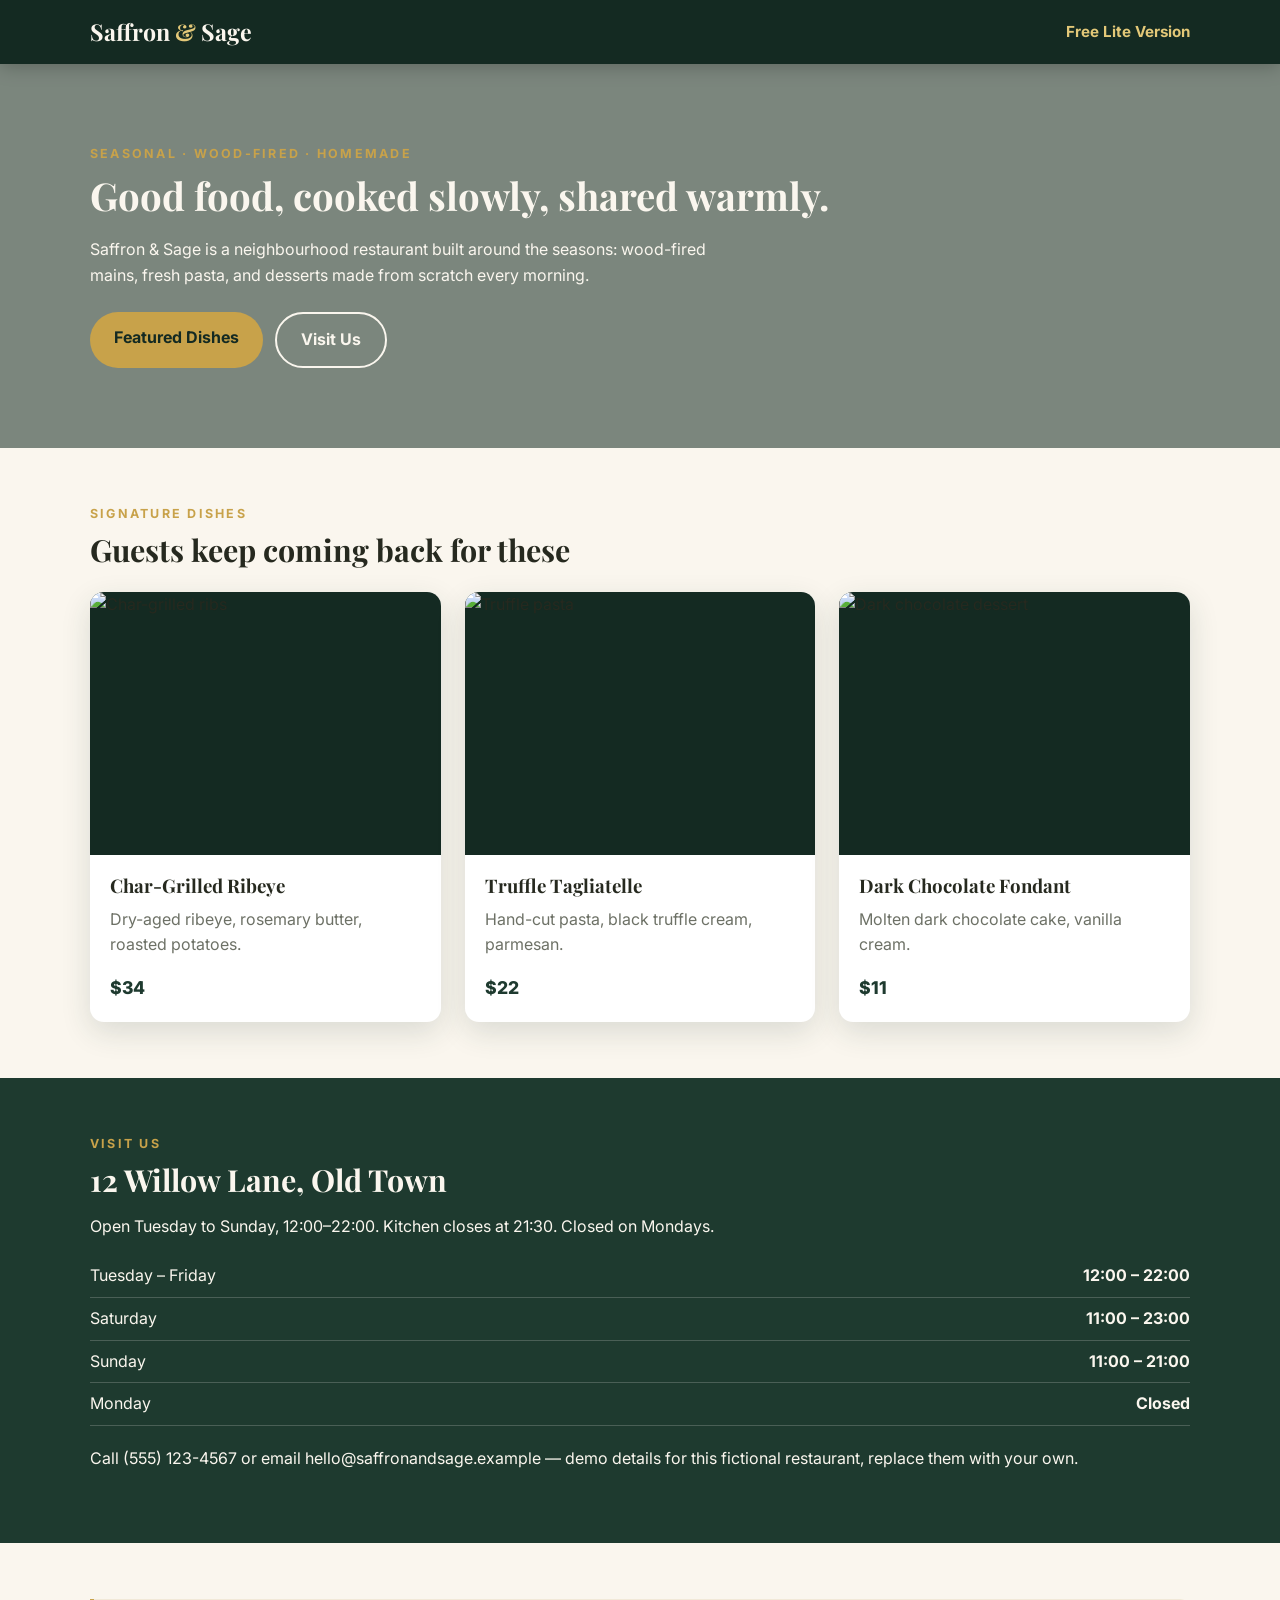
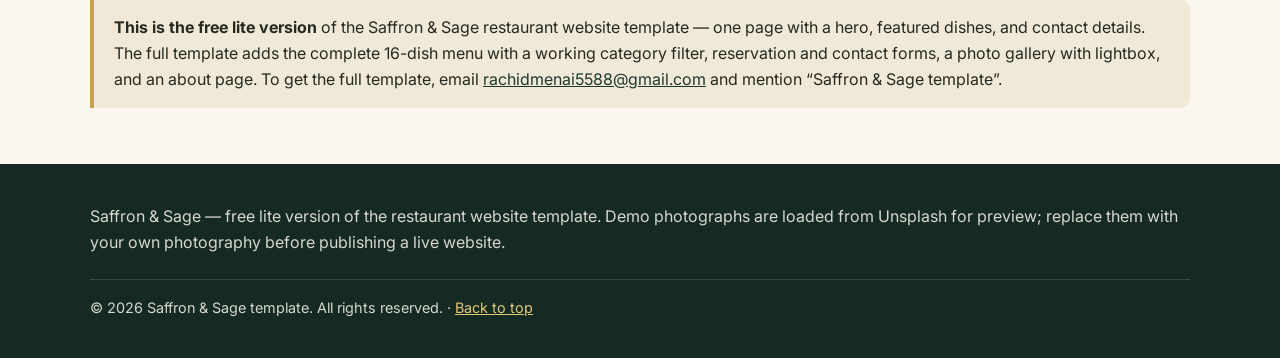
==== lite/index.html @ 313fb59b "Add files via upload" ====
<!doctype html>
<html lang="en">
<head>
  <meta charset="utf-8">
  <meta name="viewport" content="width=device-width, initial-scale=1">
  <title>Saffron &amp; Sage — Free Lite Version</title>
  <meta name="description" content="Free one-page lite version of the Saffron & Sage restaurant website template: hero, featured dishes, and contact details.">
  <link rel="preconnect" href="https://fonts.googleapis.com">
  <link rel="preconnect" href="https://fonts.gstatic.com" crossorigin>
  <link href="https://fonts.googleapis.com/css2?family=Inter:wght@400;600;700;800&family=Playfair+Display:wght@600;700&display=swap" rel="stylesheet">
  <style>
    :root {
      --forest: #1e3a2f; --forest-dark: #142a22; --charcoal: #232620;
      --gold: #c8a24a; --gold-light: #e3c878; --cream: #faf6ee;
      --cream-dark: #f1e9d8; --ink: #26291f; --muted: #6d7166;
      --line: #e5ddc9; --white: #ffffff; --radius: 14px;
      --shadow: 0 10px 30px rgba(30, 58, 47, 0.14);
      --font-head: "Playfair Display", Georgia, "Times New Roman", serif;
      --font-body: "Inter", system-ui, -apple-system, "Segoe UI", Roboto, Arial, sans-serif;
    }
    * { box-sizing: border-box; }
    body { margin: 0; font-family: var(--font-body); color: var(--ink); background: var(--cream); line-height: 1.6; }
    img { max-width: 100%; }
    a { color: var(--forest); }
    h1, h2, h3 { font-family: var(--font-head); line-height: 1.2; margin: 0 0 0.5em; }
    h1 { font-size: 2.4rem; }
    h2 { font-size: 1.9rem; }
    p { margin: 0 0 1em; }
    .container { width: 100%; max-width: 1140px; margin: 0 auto; padding: 0 1.25rem; }
    .section { padding: 3.5rem 0; }
    .eyebrow { text-transform: uppercase; letter-spacing: 0.18em; color: var(--gold); font-size: 0.78rem; font-weight: 700; margin-bottom: 0.5rem; }
    .muted { color: var(--muted); }
    .center { text-align: center; }
    .site-header { position: sticky; top: 0; z-index: 50; background: var(--forest-dark); color: var(--cream); box-shadow: 0 2px 18px rgba(0, 0, 0, 0.25); }
    .header-inner { display: flex; align-items: center; justify-content: space-between; gap: 1rem; min-height: 64px; }
    .logo { font-family: var(--font-head); font-size: 1.45rem; font-weight: 700; color: var(--cream); text-decoration: none; white-space: nowrap; }
    .logo span { color: var(--gold-light); }
    .nav-note { color: var(--gold-light); font-weight: 700; font-size: 0.95rem; }
    .hero { background-size: cover; background-position: center; color: var(--cream); padding: 5rem 0; position: relative; }
    .hero::before { content: ""; position: absolute; inset: 0; background: rgba(20, 42, 34, 0.55); }
    .hero .container { position: relative; }
    .hero h1 { color: var(--cream); }
    .hero p { max-width: 640px; }
    .btn { display: inline-block; padding: 0.8rem 1.5rem; border-radius: 999px; font-weight: 700; text-decoration: none; }
    .btn-gold { background: var(--gold); color: var(--forest-dark); }
    .btn-outline { border: 2px solid var(--cream); color: var(--cream); }
    .btn-dark { background: var(--forest); color: var(--cream); }
    .hero-actions { display: flex; gap: 0.75rem; flex-wrap: wrap; margin-top: 1.5rem; }
    .grid { display: grid; gap: 1.5rem; }
    .grid-3 { grid-template-columns: 1fr; }
    @media (min-width: 768px) { .grid-3 { grid-template-columns: repeat(3, 1fr); } }
    .card { background: var(--white); border-radius: var(--radius); overflow: hidden; box-shadow: var(--shadow); }
    .card-body { padding: 1.25rem; }
    .img-frame { background: var(--forest-dark); overflow: hidden; }
    .img-frame img { display: block; width: 100%; height: 100%; object-fit: cover; }
    .ratio-4x3 { aspect-ratio: 4 / 3; }
    .price { font-weight: 800; color: var(--forest); font-size: 1.1rem; }
    .band { background: var(--forest); color: var(--cream); }
    .band h2, .band a { color: var(--cream); }
    .band .btn-gold { color: var(--forest-dark); }
    .hours-table { width: 100%; border-collapse: collapse; }
    .hours-table td { padding: 0.5rem 0; border-bottom: 1px solid rgba(250, 246, 238, 0.2); }
    .hours-table td:last-child { text-align: right; font-weight: 700; }
    .lite-note { background: var(--cream-dark); border-left: 4px solid var(--gold); border-radius: 0 10px 10px 0; padding: 1rem 1.25rem; }
    .site-footer { background: var(--forest-dark); color: var(--cream); padding: 2.5rem 0 1.5rem; margin-top: 0; }
    .site-footer p { color: rgba(250, 246, 238, 0.85); }
    .site-footer a { color: var(--gold-light); }
    .footer-bottom { border-top: 1px solid rgba(250, 246, 238, 0.15); padding-top: 1rem; margin-top: 1.5rem; font-size: 0.9rem; }
  </style>
</head>
<body>
<header class="site-header">
  <div class="container header-inner">
    <a class="logo" href="#top">Saffron <span>&amp;</span> Sage</a>
    <span class="nav-note">Free Lite Version</span>
  </div>
</header>

<main id="top">
  <section class="hero" style="background-image: url('https://images.unsplash.com/photo-1517248135467-4c7edcad34c4?auto=format&fit=crop&w=1600&q=80');">
    <div class="container">
      <p class="eyebrow">Seasonal · Wood-fired · Homemade</p>
      <h1>Good food, cooked slowly, shared warmly.</h1>
      <p>Saffron &amp; Sage is a neighbourhood restaurant built around the seasons: wood-fired mains, fresh pasta, and desserts made from scratch every morning.</p>
      <div class="hero-actions">
        <a class="btn btn-gold" href="#dishes">Featured Dishes</a>
        <a class="btn btn-outline" href="#visit">Visit Us</a>
      </div>
    </div>
  </section>

  <section class="section" id="dishes">
    <div class="container">
      <p class="eyebrow">Signature Dishes</p>
      <h2>Guests keep coming back for these</h2>
      <div class="grid grid-3" style="margin-top: 1.5rem;">
        <article class="card">
          <div class="img-frame ratio-4x3"><img src="https://images.unsplash.com/photo-1544025162-d76694265947?auto=format&fit=crop&w=900&q=80" alt="Char-grilled ribs"></div>
          <div class="card-body">
            <h3>Char-Grilled Ribeye</h3>
            <p class="muted">Dry-aged ribeye, rosemary butter, roasted potatoes.</p>
            <span class="price">$34</span>
          </div>
        </article>
        <article class="card">
          <div class="img-frame ratio-4x3"><img src="https://images.unsplash.com/photo-1473093295043-cdd812d0e601?auto=format&fit=crop&w=900&q=80" alt="Truffle pasta"></div>
          <div class="card-body">
            <h3>Truffle Tagliatelle</h3>
            <p class="muted">Hand-cut pasta, black truffle cream, parmesan.</p>
            <span class="price">$22</span>
          </div>
        </article>
        <article class="card">
          <div class="img-frame ratio-4x3"><img src="https://images.unsplash.com/photo-1551024506-0bccd828d307?auto=format&fit=crop&w=900&q=80" alt="Dark chocolate dessert"></div>
          <div class="card-body">
            <h3>Dark Chocolate Fondant</h3>
            <p class="muted">Molten dark chocolate cake, vanilla cream.</p>
            <span class="price">$11</span>
          </div>
        </article>
      </div>
    </div>
  </section>

  <section class="section band" id="visit">
    <div class="container">
      <p class="eyebrow">Visit Us</p>
      <h2>12 Willow Lane, Old Town</h2>
      <p>Open Tuesday to Sunday, 12:00–22:00. Kitchen closes at 21:30. Closed on Mondays.</p>
      <table class="hours-table">
        <tr><td>Tuesday – Friday</td><td>12:00 – 22:00</td></tr>
        <tr><td>Saturday</td><td>11:00 – 23:00</td></tr>
        <tr><td>Sunday</td><td>11:00 – 21:00</td></tr>
        <tr><td>Monday</td><td>Closed</td></tr>
      </table>
      <p style="margin-top: 1.25rem;">Call (555) 123-4567 or email hello@saffronandsage.example — demo details for this fictional restaurant, replace them with your own.</p>
    </div>
  </section>

  <section class="section">
    <div class="container">
      <div class="lite-note">
        <p style="margin: 0;"><strong>This is the free lite version</strong> of the Saffron &amp; Sage restaurant website template — one page with a hero, featured dishes, and contact details. The full template adds the complete 16-dish menu with a working category filter, reservation and contact forms, a photo gallery with lightbox, and an about page. To get the full template, email <a href="mailto:rachidmenai5588@gmail.com">rachidmenai5588@gmail.com</a> and mention “Saffron &amp; Sage template”.</p>
      </div>
    </div>
  </section>
</main>

<footer class="site-footer">
  <div class="container">
    <p>Saffron &amp; Sage — free lite version of the restaurant website template. Demo photographs are loaded from Unsplash for preview; replace them with your own photography before publishing a live website.</p>
    <p class="footer-bottom">© 2026 Saffron &amp; Sage template. All rights reserved. · <a href="#top">Back to top</a></p>
  </div>
</footer>
</body>
</html>
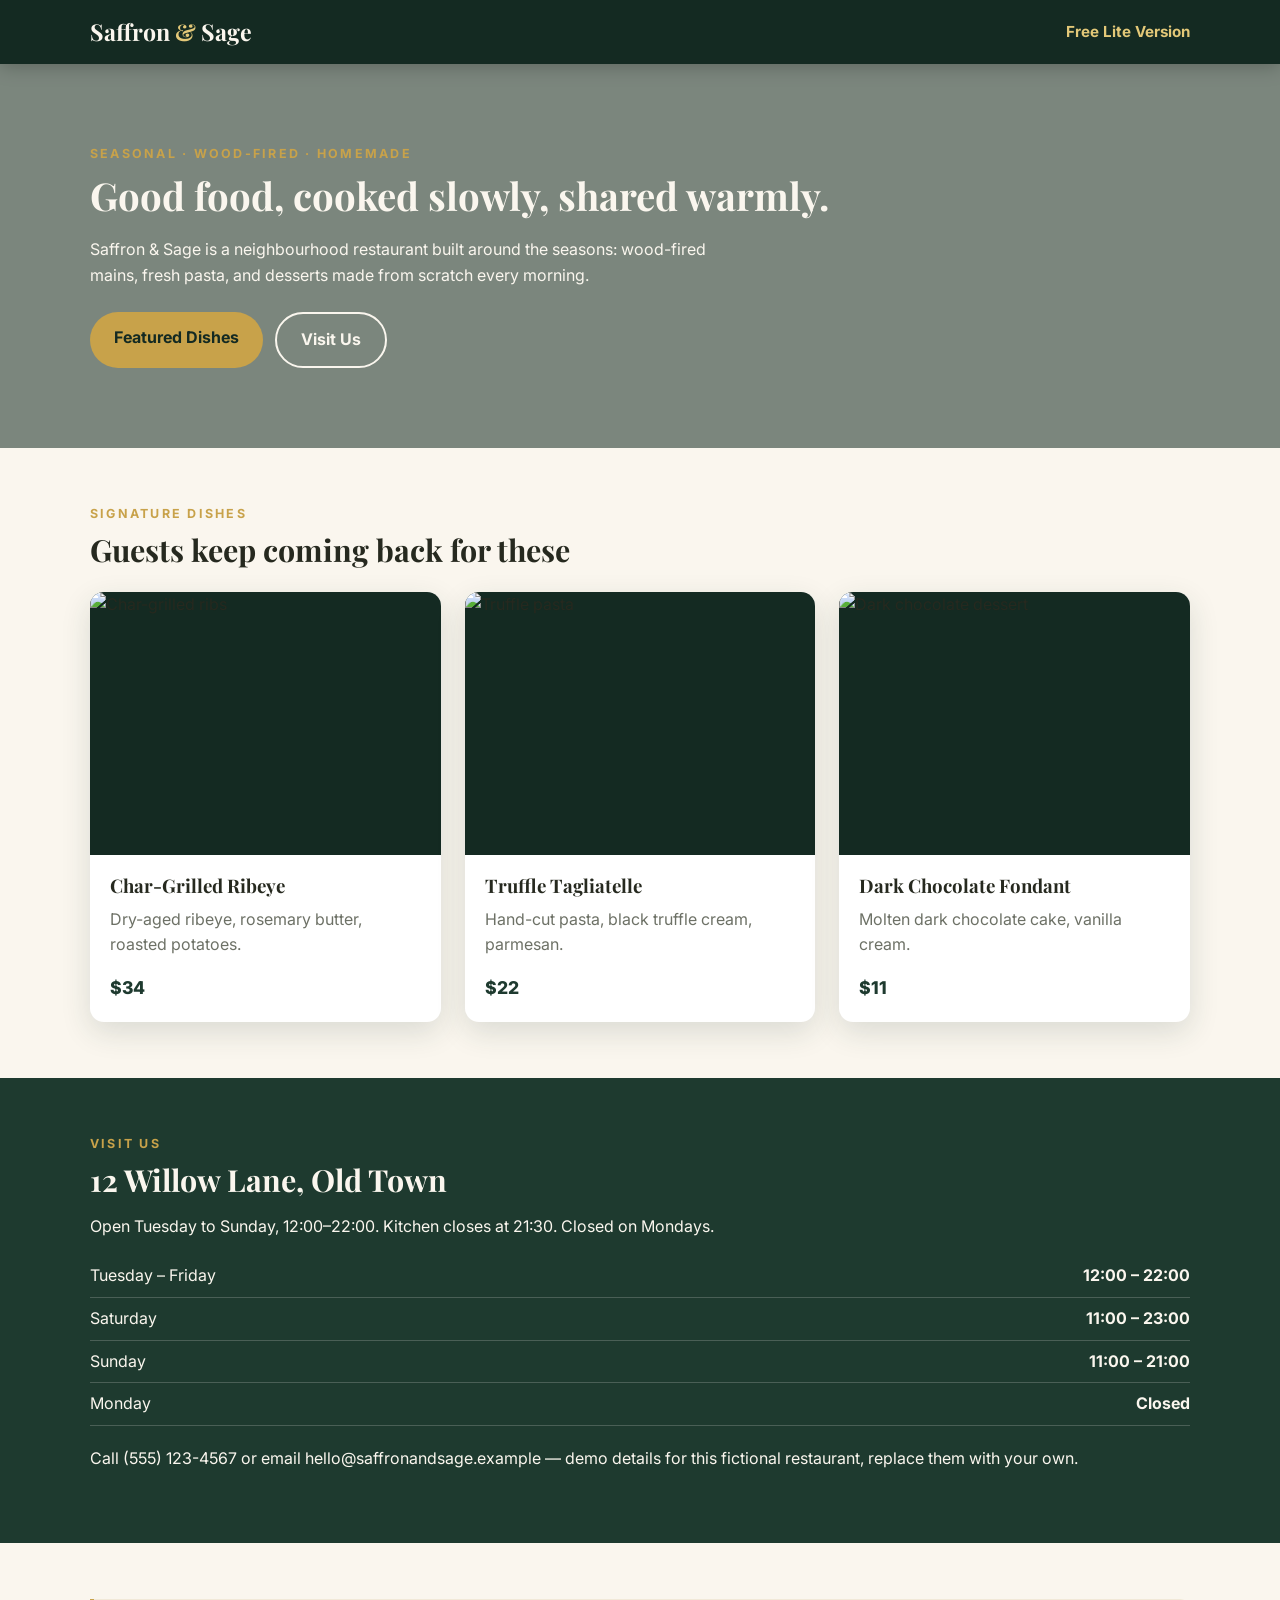
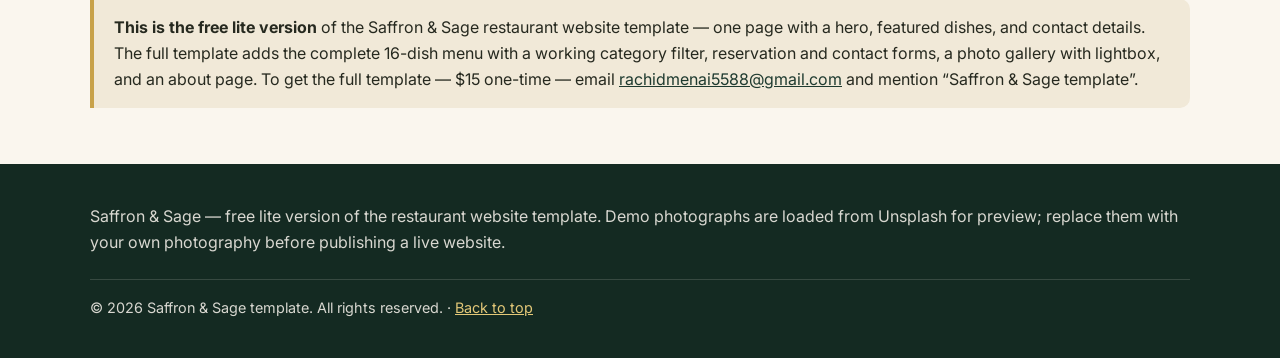
==== commit ee98ef42: "Show $15 price on the lite demo page" ====
--- a/lite/index.html
+++ b/lite/index.html
@@ -140,7 +140,7 @@
   <section class="section">
     <div class="container">
       <div class="lite-note">
-        <p style="margin: 0;"><strong>This is the free lite version</strong> of the Saffron &amp; Sage restaurant website template — one page with a hero, featured dishes, and contact details. The full template adds the complete 16-dish menu with a working category filter, reservation and contact forms, a photo gallery with lightbox, and an about page. To get the full template, email <a href="mailto:rachidmenai5588@gmail.com">rachidmenai5588@gmail.com</a> and mention “Saffron &amp; Sage template”.</p>
+        <p style="margin: 0;"><strong>This is the free lite version</strong> of the Saffron &amp; Sage restaurant website template — one page with a hero, featured dishes, and contact details. The full template adds the complete 16-dish menu with a working category filter, reservation and contact forms, a photo gallery with lightbox, and an about page. To get the full template — $15 one-time — email <a href="mailto:rachidmenai5588@gmail.com">rachidmenai5588@gmail.com</a> and mention “Saffron &amp; Sage template”.</p>
       </div>
     </div>
   </section>
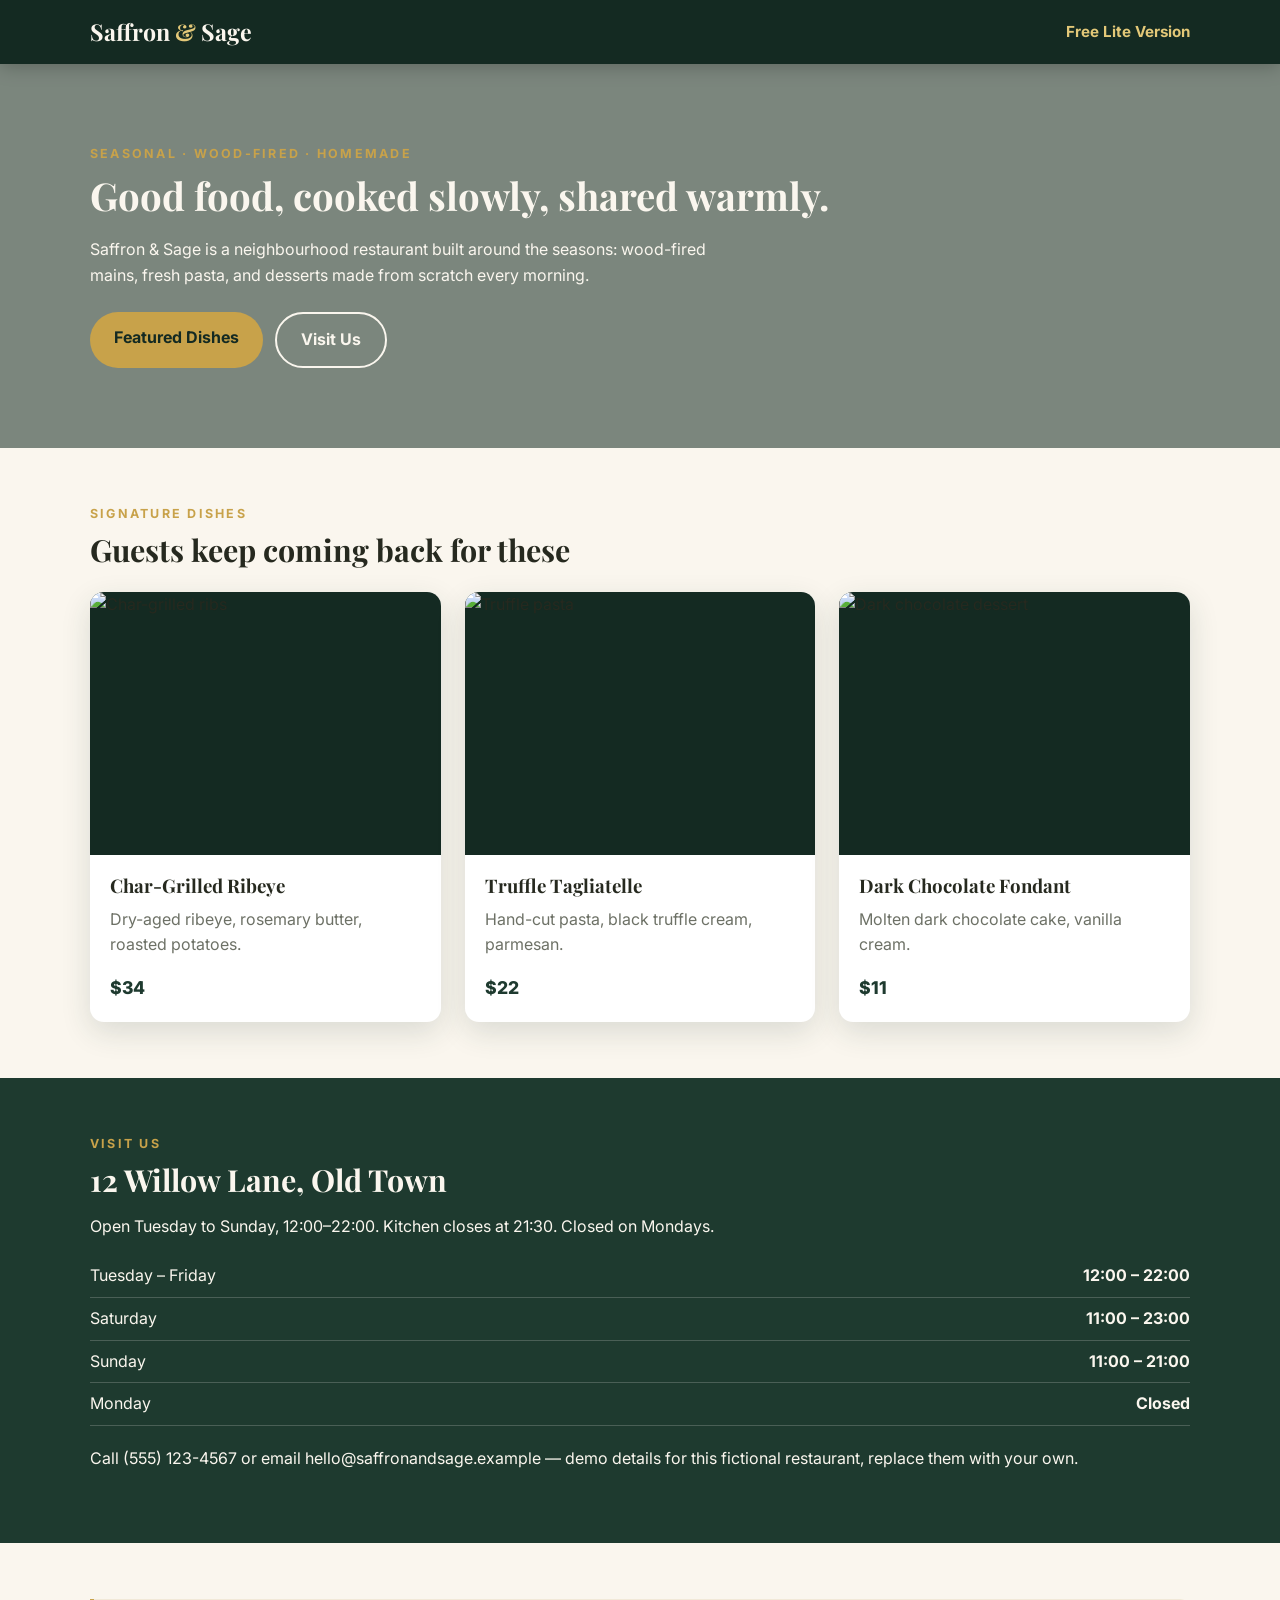
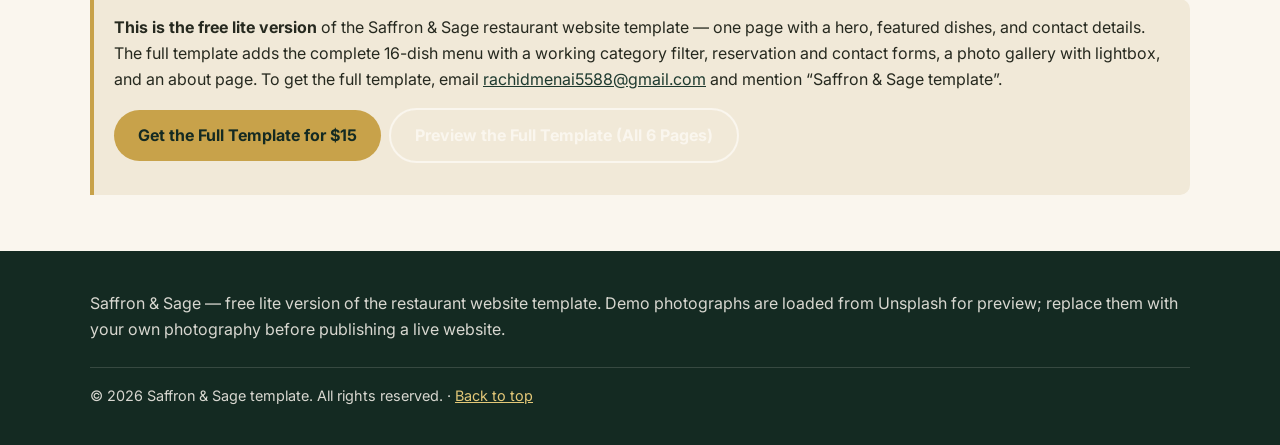
==== commit 3c905e06: "Lite demo: link to sales page and full template demo" ====
--- a/lite/index.html
+++ b/lite/index.html
@@ -140,7 +140,8 @@
   <section class="section">
     <div class="container">
       <div class="lite-note">
-        <p style="margin: 0;"><strong>This is the free lite version</strong> of the Saffron &amp; Sage restaurant website template — one page with a hero, featured dishes, and contact details. The full template adds the complete 16-dish menu with a working category filter, reservation and contact forms, a photo gallery with lightbox, and an about page. To get the full template — $15 one-time — email <a href="mailto:rachidmenai5588@gmail.com">rachidmenai5588@gmail.com</a> and mention “Saffron &amp; Sage template”.</p>
+        <p style="margin: 0;"><strong>This is the free lite version</strong> of the Saffron &amp; Sage restaurant website template — one page with a hero, featured dishes, and contact details. The full template adds the complete 16-dish menu with a working category filter, reservation and contact forms, a photo gallery with lightbox, and an about page. To get the full template, email <a href="mailto:rachidmenai5588@gmail.com">rachidmenai5588@gmail.com</a> and mention “Saffron &amp; Sage template”.</p>
+        <p style="margin-top: 1rem;"><a class="btn btn-gold" href="../index.html">Get the Full Template for $15</a>&nbsp;&nbsp;<a class="btn btn-outline" href="../full/index.html">Preview the Full Template (All 6 Pages)</a></p>
       </div>
     </div>
   </section>
